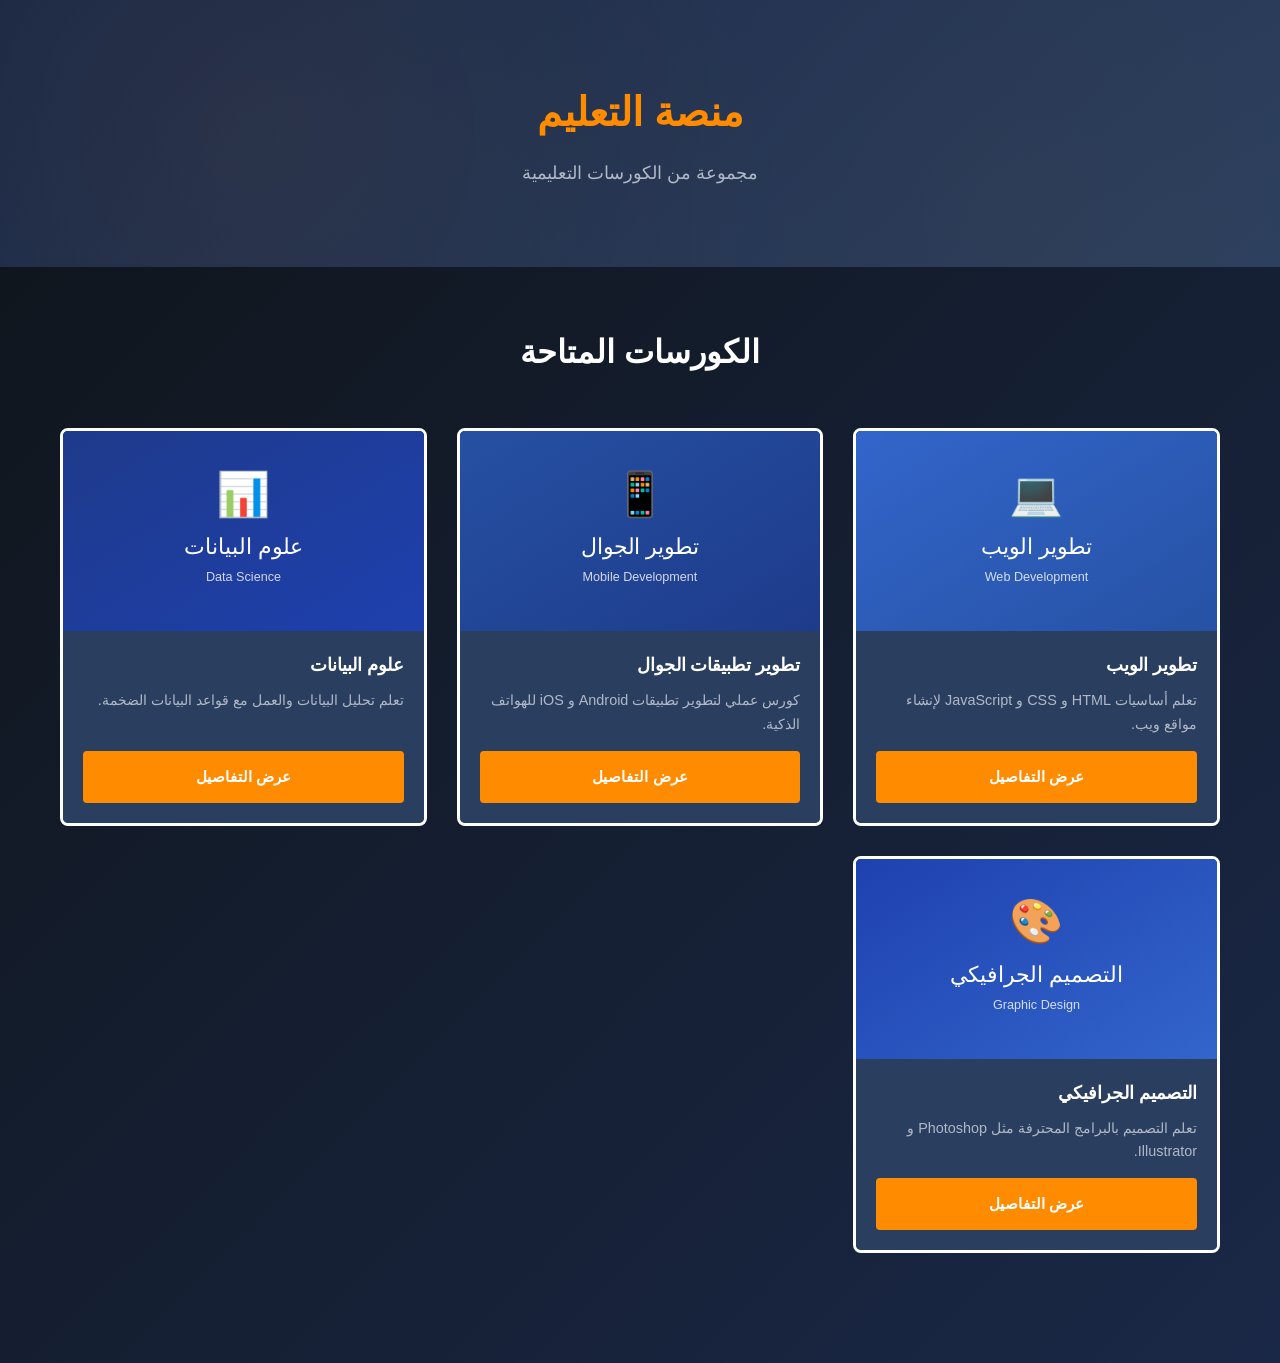
==== index.html @ 77f55ec8 "مشروع" ====
<!DOCTYPE html>
<html lang="ar">

<head>
    <meta charset="UTF-8">
    <meta name="viewport" content="width=device-width, initial-scale=1.0">
    <title>منصة الكورسات التعليمية</title>
    <link rel="stylesheet" href="style.css">
</head>

<body>

    <header class="header">
        <div class="container">
            <h1 class="logo">منصة التعليم</h1>
            <p class="tagline">مجموعة من الكورسات التعليمية</p>
        </div>
    </header>


    <main class="main">
        <div class="container">
            <section class="courses-section">
                <h2 class="section-title">الكورسات المتاحة</h2>


                <div class="courses-grid">


                    <div class="course-card">
                        <div class="course-image">
                            <img src="images/course1.svg" alt="تطوير الويب">
                        </div>
                        <div class="course-content">
                            <h3 class="course-title">تطوير الويب</h3>
                            <p class="course-description">تعلم أساسيات HTML و CSS و JavaScript لإنشاء مواقع ويب.</p>
                            <a href="course-details-1.html" class="btn btn-primary">عرض التفاصيل</a>
                        </div>
                    </div>


                    <div class="course-card">
                        <div class="course-image">
                            <img src="images/course2.svg" alt="تطوير تطبيقات الجوال">
                        </div>
                        <div class="course-content">
                            <h3 class="course-title">تطوير تطبيقات الجوال</h3>
                            <p class="course-description">كورس عملي لتطوير تطبيقات Android و iOS للهواتف الذكية.</p>
                            <a href="course-details-2.html" class="btn btn-primary">عرض التفاصيل</a>
                        </div>
                    </div>


                    <div class="course-card">
                        <div class="course-image">
                            <img src="images/course3.svg" alt="علوم البيانات">
                        </div>
                        <div class="course-content">
                            <h3 class="course-title">علوم البيانات</h3>
                            <p class="course-description">تعلم تحليل البيانات والعمل مع قواعد البيانات الضخمة.</p>
                            <a href="course-details-3.html" class="btn btn-primary">عرض التفاصيل</a>
                        </div>
                    </div>

                    <!-- الكورس الرابع -->
                    <div class="course-card">
                        <div class="course-image">
                            <img src="images/course4.svg" alt="التصميم الجرافيكي">
                        </div>
                        <div class="course-content">
                            <h3 class="course-title">التصميم الجرافيكي</h3>
                            <p class="course-description">تعلم التصميم بالبرامج المحترفة مثل Photoshop و Illustrator.
                            </p>
                            <a href="course-details-4.html" class="btn btn-primary">عرض التفاصيل</a>
                        </div>
                    </div>

                </div>
            </section>
        </div>
    </main>
</body>

</html>
---- style.css ----
:root {
    --primary-color: #1a2847;
    --secondary-color: #2a3f5f;
    --accent-color: #ff8c00;
    --text-white: #ffffff;
    --text-light: #b0b8c8;
    --bg-dark: #0f1419;
    --bg-darker: #050709;
    --border-light: #ffffff;
}


* {
    margin: 0;
    padding: 0;
    box-sizing: border-box;
}

body {
    font-family: 'Arial', sans-serif;
    line-height: 1.6;
    color: var(--text-white);
    background-color: var(--bg-dark);
    background: linear-gradient(135deg, #0f1419 0%, #1a2847 100%);
    direction: rtl;
    min-height: 100vh;
}


.container {
    max-width: 1200px;
    margin: 0 auto;
    padding: 0 20px;
}


.header {
    background: linear-gradient(135deg, #1a2847 0%, #2a3f5f 100%);
    color: white;
    padding: 80px 0;
    text-align: center;
    position: relative;
    overflow: hidden;
}

.header::before {
    content: '';
    position: absolute;
    top: 0;
    left: 0;
    right: 0;
    bottom: 0;
    background:
        radial-gradient(circle at 20% 50%, rgba(255, 140, 0, 0.05) 0%, transparent 50%),
        radial-gradient(circle at 80% 80%, rgba(255, 140, 0, 0.03) 0%, transparent 50%);
    pointer-events: none;
}

.header>* {
    position: relative;
    z-index: 1;
}

.logo {
    font-size: 2.5rem;
    margin-bottom: 15px;
    font-weight: bold;
    color: var(--accent-color);
}

.tagline {
    font-size: 1.1rem;
    color: var(--text-light);
    max-width: 600px;
    margin: 0 auto;
}


.main {
    min-height: calc(100vh - 300px);
    padding: 60px 0;
}

.section-title {
    font-size: 2rem;
    text-align: center;
    margin-bottom: 50px;
    color: var(--text-white);
    font-weight: bold;
}


.courses-grid {
    display: grid;
    grid-template-columns: repeat(3, 1fr);
    gap: 30px;
    margin-bottom: 50px;
}

.course-card {
    background: var(--secondary-color);
    border: 3px solid var(--border-light);
    border-radius: 8px;
    overflow: hidden;
    display: flex;
    flex-direction: column;
    height: 100%;
    transition: all 0.3s ease;
}

.course-card:hover {
    transform: translateY(-5px);
}

.course-image {
    width: 100%;
    height: 200px;
    overflow: hidden;
    background: var(--primary-color);
}

.course-image img {
    width: 100%;
    height: 100%;
    object-fit: cover;
}

.course-content {
    padding: 20px;
    display: flex;
    flex-direction: column;
    flex-grow: 1;
    background: var(--secondary-color);
}

.course-title {
    font-size: 1.1rem;
    margin-bottom: 10px;
    color: var(--text-white);
    font-weight: bold;
}

.course-description {
    color: var(--text-light);
    font-size: 0.9rem;
    margin-bottom: 15px;
    flex-grow: 1;
    line-height: 1.6;
}


.btn {
    display: inline-block;
    padding: 12px 25px;
    border: 2px solid var(--accent-color);
    border-radius: 4px;
    font-size: 0.95rem;
    font-weight: bold;
    cursor: pointer;
    text-decoration: none;
    text-align: center;
    margin-top: auto;
    transition: all 0.3s ease;
}

.btn-primary {
    background-color: var(--accent-color);
    color: var(--text-white);
}

.btn-primary:hover {
    background-color: transparent;
    color: var(--accent-color);
}


.details-header {
    background: linear-gradient(135deg, #1a2847 0%, #2a3f5f 100%);
    color: white;
    padding: 50px 0;
    margin-bottom: 50px;
}

.details-header h1 {
    font-size: 2.2rem;
    margin-bottom: 15px;
    color: var(--accent-color);
    font-weight: bold;
}

.back-btn {
    color: var(--text-light);
    text-decoration: none;
    margin-bottom: 20px;
    display: inline-block;
    font-size: 0.95rem;
    transition: all 0.3s ease;
}

.back-btn:hover {
    color: var(--accent-color);
}

.details-container {
    background: var(--secondary-color);
    border: 3px solid var(--border-light);
    border-radius: 8px;
    padding: 40px;
    margin-bottom: 50px;
}

.detail-section {
    margin-bottom: 35px;
}

.detail-section:last-child {
    margin-bottom: 0;
}

.detail-section h2 {
    font-size: 1.6rem;
    color: var(--accent-color);
    margin-bottom: 15px;
    font-weight: bold;
}

.detail-section p {
    color: var(--text-light);
    line-height: 1.8;
    font-size: 1rem;
}

.course-meta {
    display: grid;
    grid-template-columns: repeat(auto-fit, minmax(180px, 1fr));
    gap: 20px;
    margin: 25px 0;
}

.meta-item {
    background-color: rgba(255, 140, 0, 0.1);
    padding: 20px;
    border-left: 4px solid var(--accent-color);
    border-radius: 4px;
}

.meta-item strong {
    color: var(--accent-color);
    display: block;
    margin-bottom: 8px;
}


@media (max-width: 1024px) {
    .courses-grid {
        grid-template-columns: repeat(2, 1fr);
        gap: 25px;
    }
}

@media (max-width: 768px) {
    .logo {
        font-size: 2rem;
    }

    .tagline {
        font-size: 1rem;
    }

    .section-title {
        font-size: 1.6rem;
        margin-bottom: 40px;
    }

    .courses-grid {
        grid-template-columns: 1fr;
        gap: 20px;
    }

    .header {
        padding: 60px 0;
    }

    .details-header h1 {
        font-size: 1.8rem;
    }

    .details-container {
        padding: 25px;
    }

    .detail-section h2 {
        font-size: 1.4rem;
    }

    .course-meta {
        grid-template-columns: 1fr;
    }
}

@media (max-width: 480px) {
    .container {
        padding: 0 15px;
    }

    .header {
        padding: 40px 0;
    }

    .logo {
        font-size: 1.5rem;
    }

    .tagline {
        font-size: 0.9rem;
    }

    .section-title {
        font-size: 1.3rem;
        margin-bottom: 30px;
    }

    .courses-grid {
        grid-template-columns: 1fr;
        gap: 15px;
    }

    .btn {
        padding: 10px 20px;
        font-size: 0.9rem;
    }

    .details-header h1 {
        font-size: 1.4rem;
    }

    .details-container {
        padding: 20px;
    }

    .detail-section h2 {
        font-size: 1.2rem;
    }
}
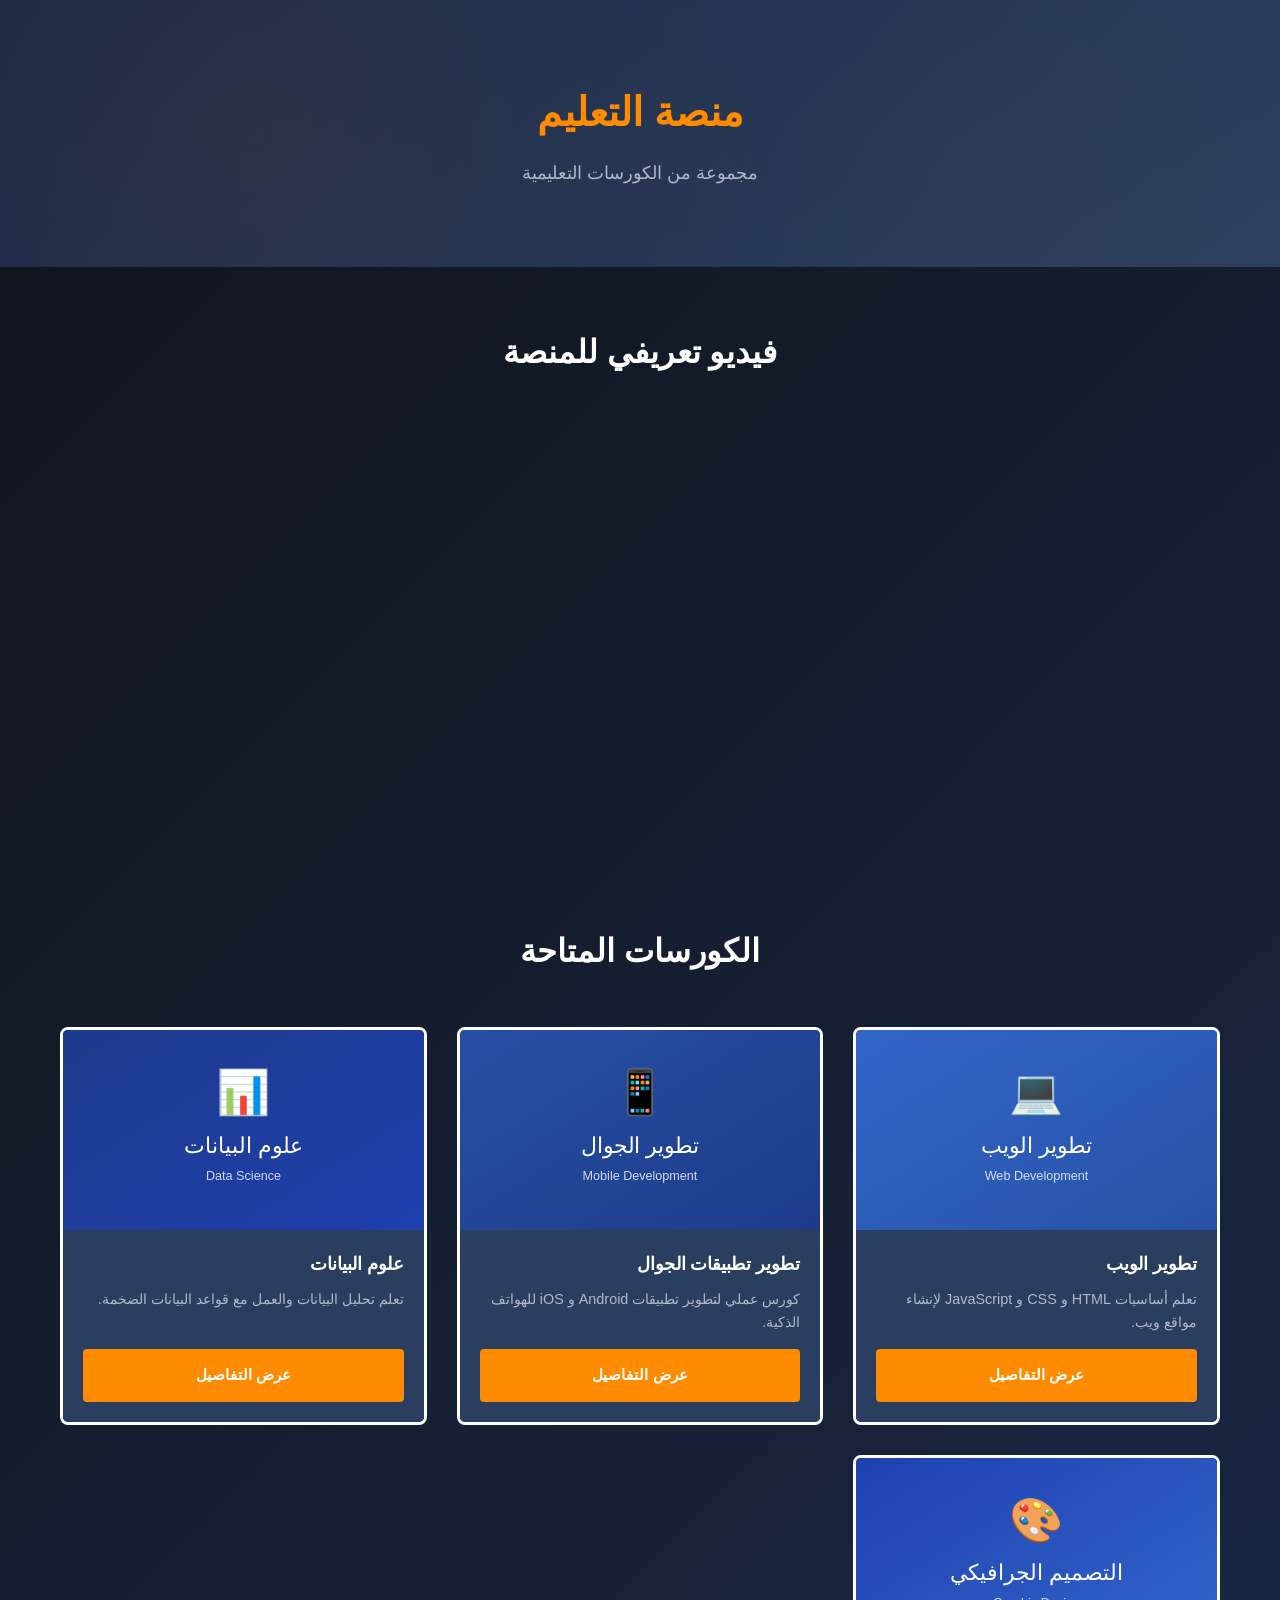
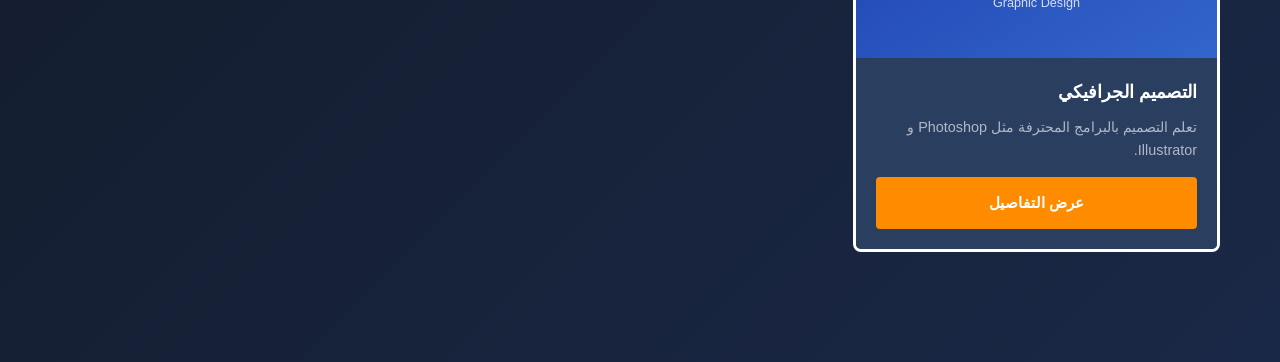
==== commit 021fb74f: "تعديل واضافة الفيديو تعريفي  على كل الصفحات" ====
--- a/index.html
+++ b/index.html
@@ -20,6 +20,11 @@
 
     <main class="main">
         <div class="container">
+            <section class="video-section" style="margin-bottom: 40px; text-align: center;">
+                <h2 class="section-title">فيديو تعريفي للمنصة</h2>
+                <iframe width="100%" height="450" src="https://www.youtube.com/embed/cgeucrXX0pU" title="YouTube video player" frameborder="0" allow="accelerometer; autoplay; clipboard-write; encrypted-media; gyroscope; picture-in-picture; web-share" allowfullscreen style="border-radius: 8px; max-width: 800px;"></iframe>
+            </section>
+
             <section class="courses-section">
                 <h2 class="section-title">الكورسات المتاحة</h2>
 
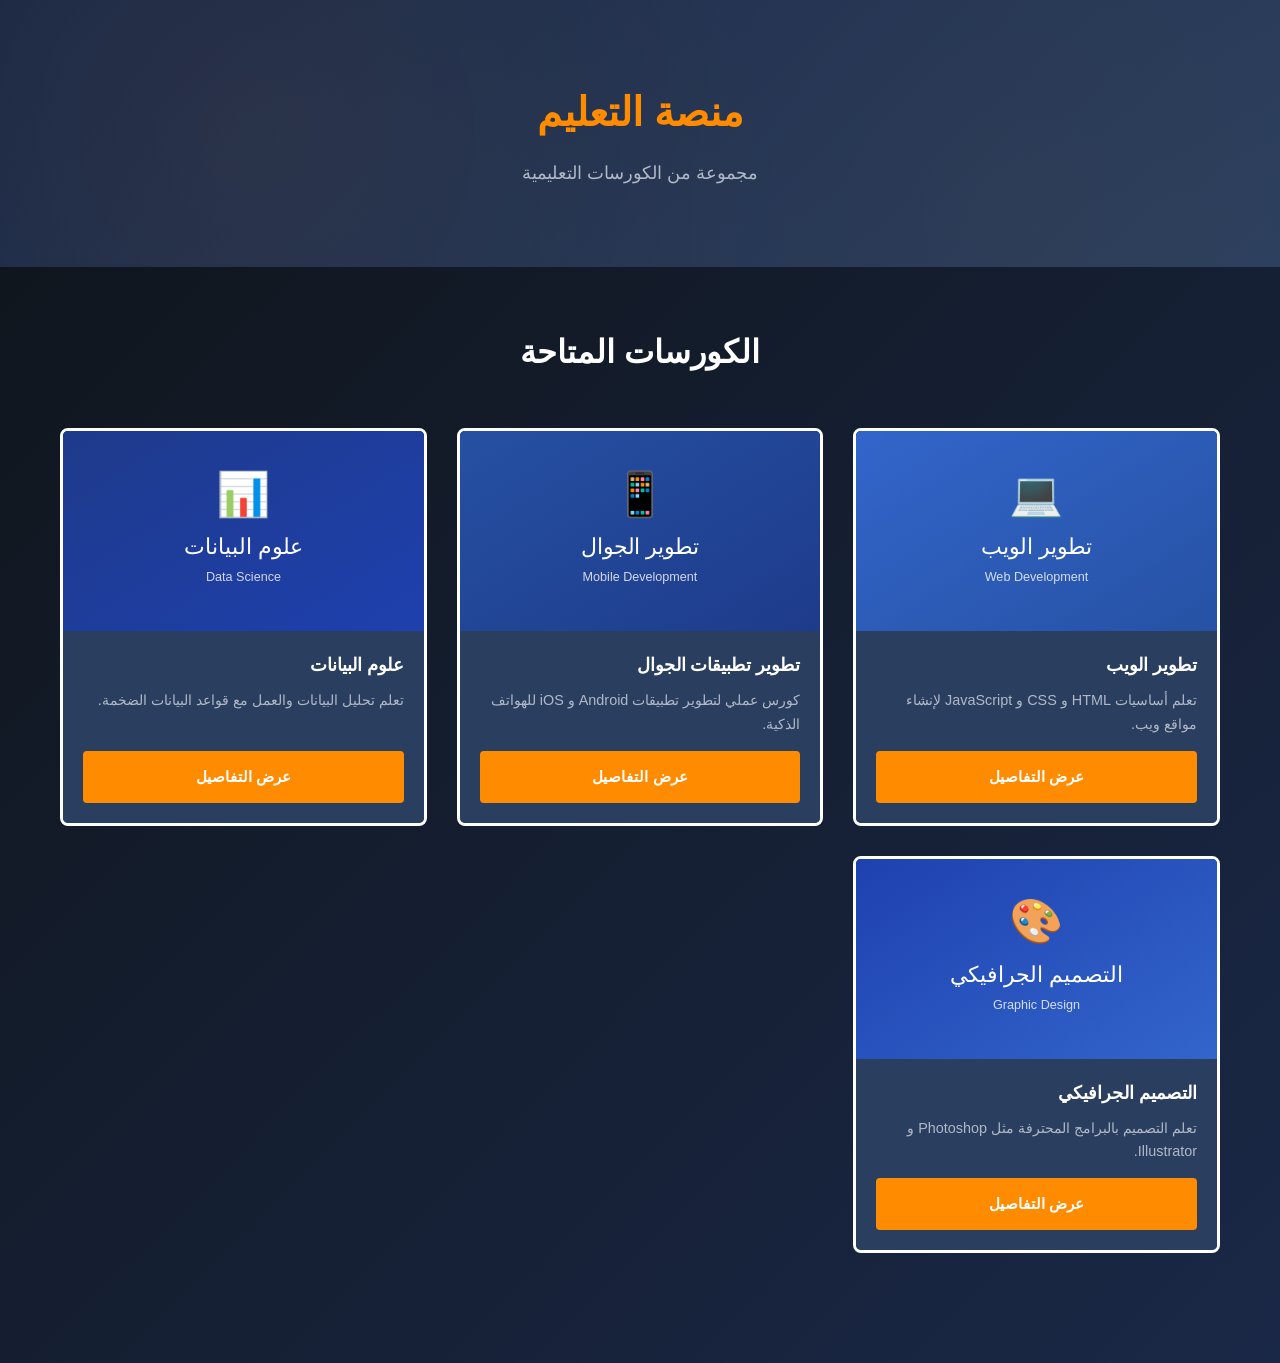
==== commit e5390cbe: "تعديل الصفحة الرئيسية" ====
--- a/index.html
+++ b/index.html
@@ -17,17 +17,11 @@
         </div>
     </header>
 
-
     <main class="main">
         <div class="container">
-            <section class="video-section" style="margin-bottom: 40px; text-align: center;">
-                <h2 class="section-title">فيديو تعريفي للمنصة</h2>
-                <iframe width="100%" height="450" src="https://www.youtube.com/embed/cgeucrXX0pU" title="YouTube video player" frameborder="0" allow="accelerometer; autoplay; clipboard-write; encrypted-media; gyroscope; picture-in-picture; web-share" allowfullscreen style="border-radius: 8px; max-width: 800px;"></iframe>
-            </section>
 
             <section class="courses-section">
                 <h2 class="section-title">الكورسات المتاحة</h2>
-
 
                 <div class="courses-grid">
 
